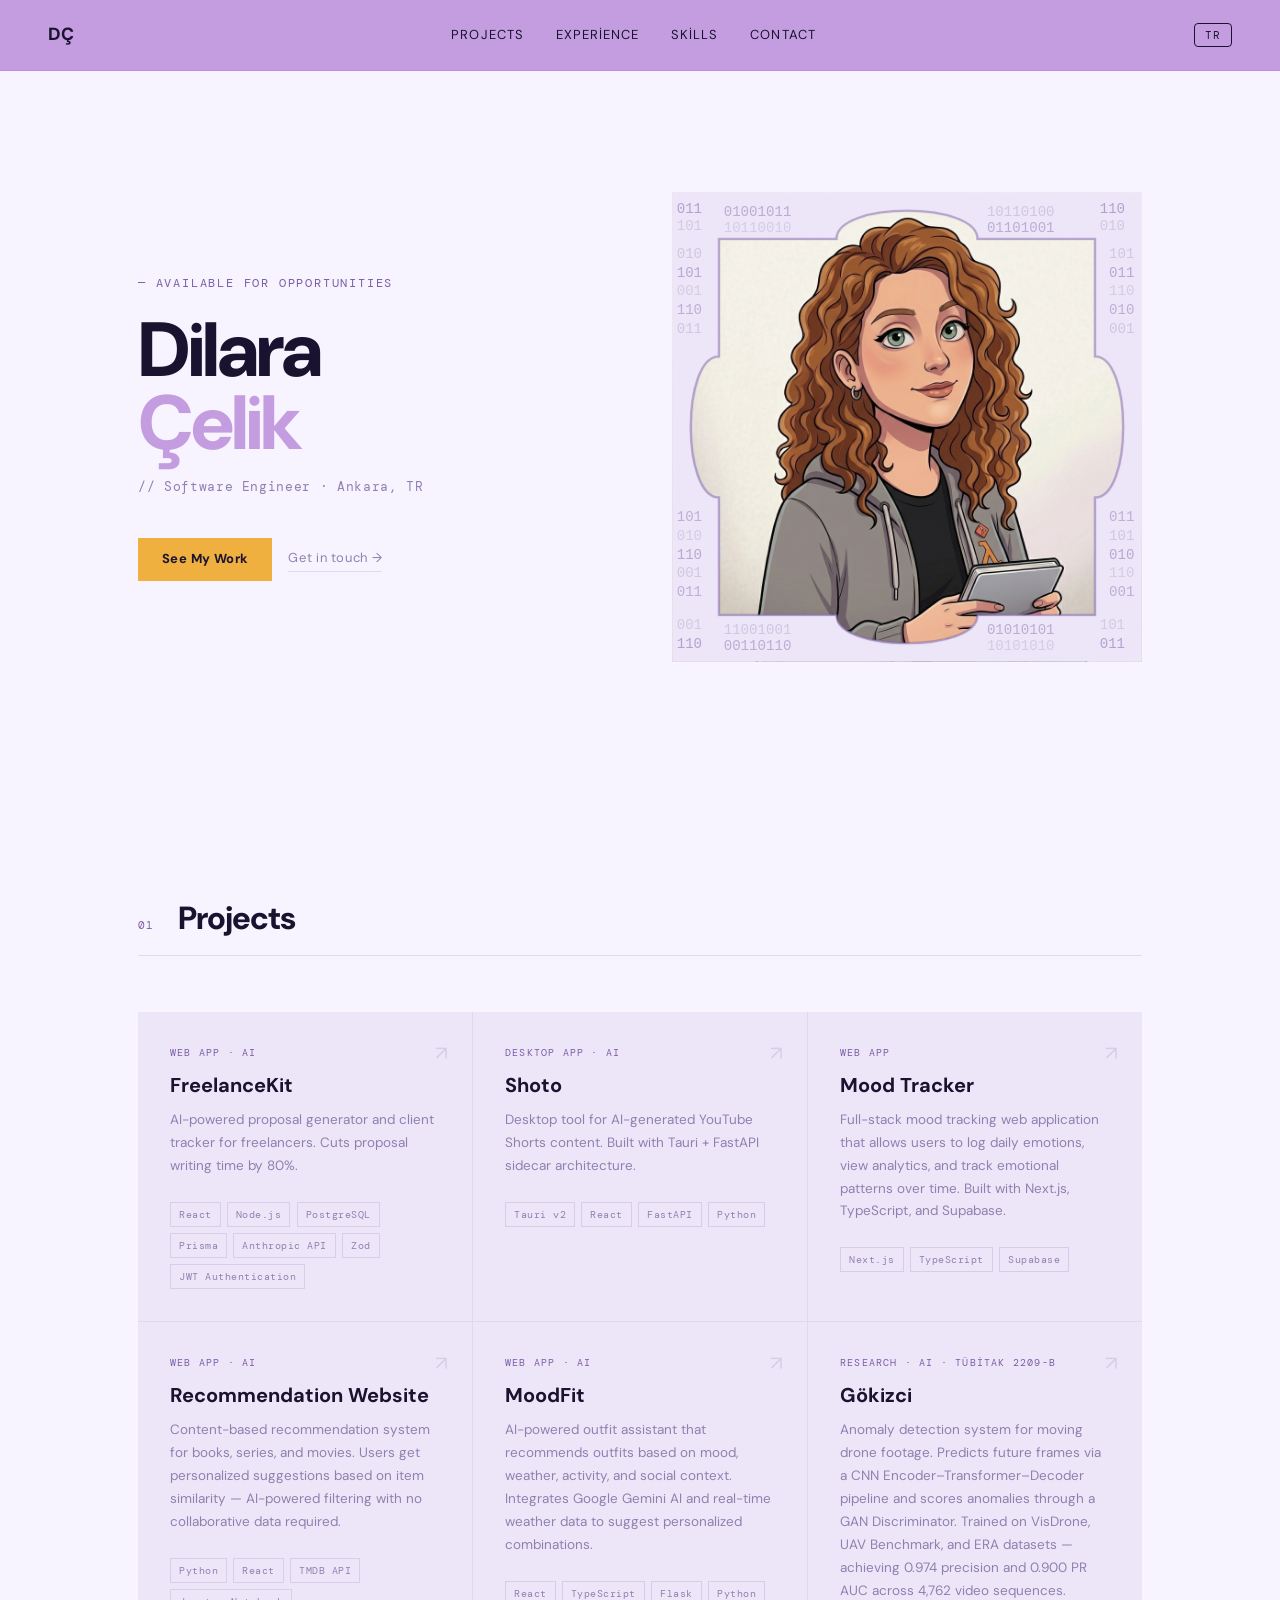
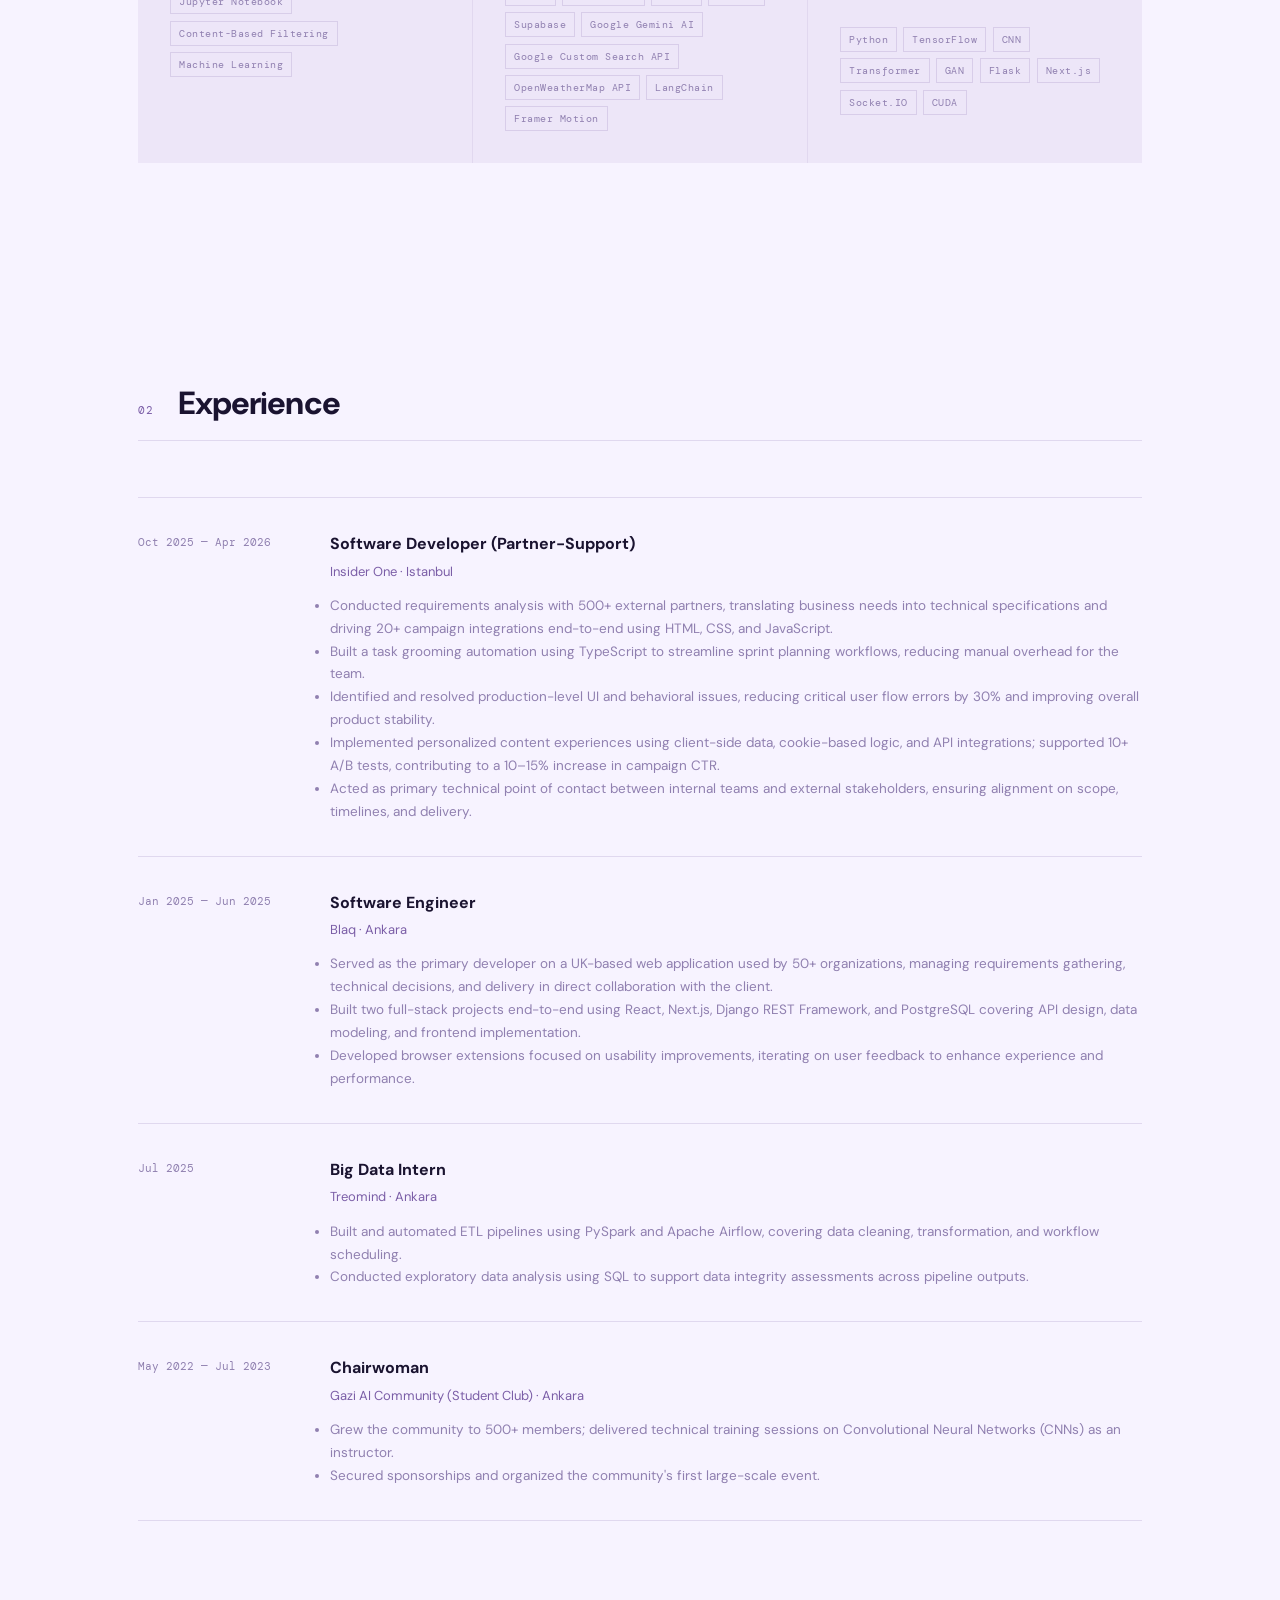
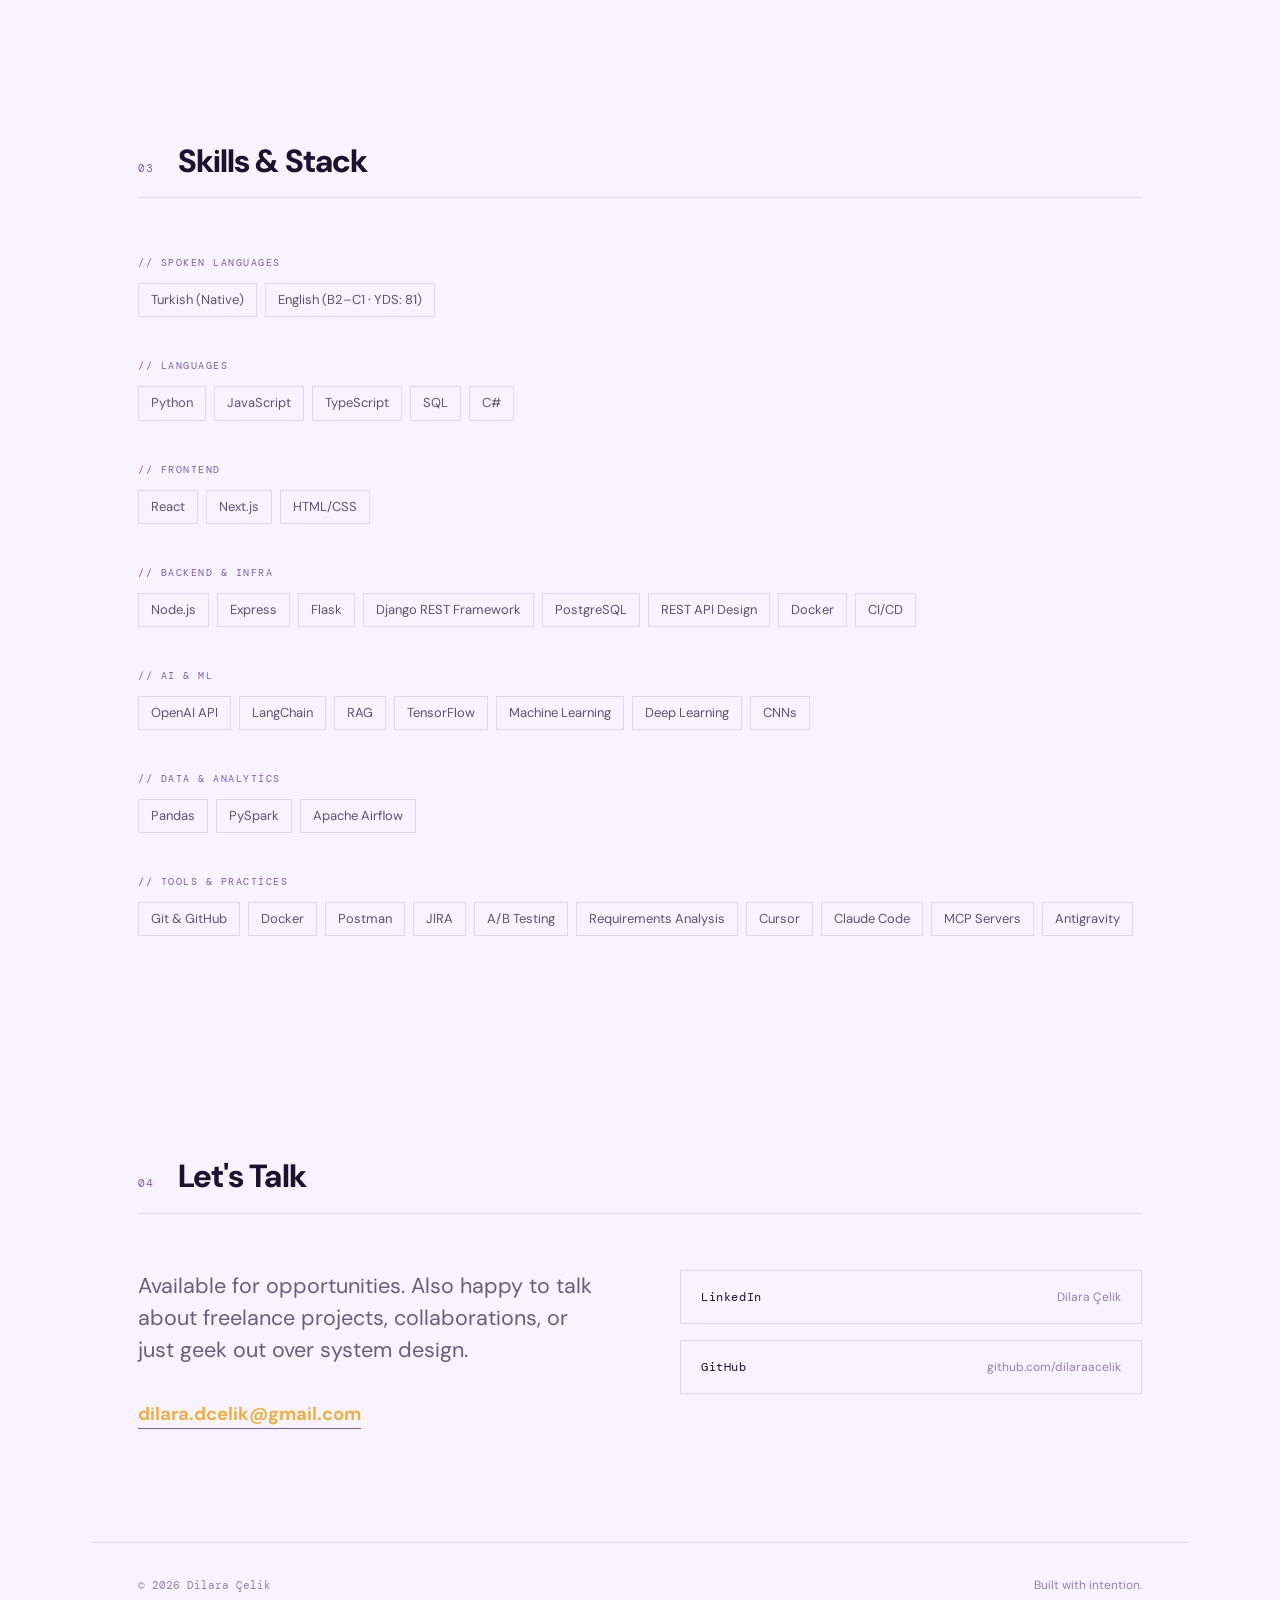
==== index.html @ 64525c7a "change the file name" ====
<!DOCTYPE html>
<html lang="tr">
<head>
<meta charset="UTF-8" />
<meta name="viewport" content="width=device-width, initial-scale=1.0" />
<title>Dilara Çelik — DÇ</title>
<link href="https://fonts.googleapis.com/css2?family=DM+Mono:ital,wght@0,400;0,500;1,400&family=DM+Sans:ital,opsz,wght@0,9..40,300;0,9..40,400;0,9..40,500;0,9..40,600;0,9..40,700;0,9..40,800;1,9..40,300;1,9..40,400&display=swap" rel="stylesheet" />
<link rel="stylesheet" href="styles.css" />
</head>
<body>

<nav>
  <a href="#hero" class="nav-logo">DÇ</a>
  <ul class="nav-links">
    <li><a href="#projects" data-i18n="nav-projects">Projects</a></li>
    <li><a href="#experience" data-i18n="nav-experience">Experience</a></li>
    <li><a href="#skills" data-i18n="nav-skills">Skills</a></li>
    <li><a href="#contact" data-i18n="nav-contact">Contact</a></li>
  </ul>
  <button id="lang-btn" onclick="toggleLang()">TR</button>
</nav>

<section id="hero" style="max-width:1100px; margin:0 auto;">
  <div>
    <div class="hero-eyebrow" data-i18n="hero-eyebrow">— AVAILABLE FOR OPPORTUNITIES</div>
    <h1 class="hero-name">Dilara<br /><span>Çelik</span></h1>
    <p class="hero-title">// Software Engineer · Ankara, TR</p>
    <!-- <p class="hero-bio">Backend leaning fullstack developer. I build tools that solve real problems, from AI powered SaaS products to client facing interfaces. Currently working on FreelanceKit.</p> -->
    <div class="hero-cta">
      <a href="#projects" class="btn-primary" data-i18n="btn-primary">See My Work</a>
      <a href="#contact" class="btn-ghost" data-i18n="btn-ghost">Get in touch →</a>
    </div>
  </div>
  <div class="hero-right">
    <!-- <div class="availability">
      <span class="dot"></span>
      Open to backend / fullstack roles — starting now
    </div> -->
    <div class="hero-image-wrap">
      <img src="photo.png" alt="Dilara Çelik" class="hero-image" />
      <svg class="puzzle-frame" viewBox="0 0 100 100" preserveAspectRatio="none" xmlns="http://www.w3.org/2000/svg">
        <defs>
          <mask id="puzzle-mask">
            <rect width="100" height="100" fill="white"/>
            <path d="M10,10 L35,10 C35,2 65,2 65,10 L90,10 L90,35 C98,35 98,65 90,65 L90,90 L65,90 C65,98 35,98 35,90 L10,90 L10,65 C2,65 2,35 10,35 Z" fill="black"/>
          </mask>
        </defs>
        <g mask="url(#puzzle-mask)" font-family="monospace" font-size="3">
          <rect width="100" height="100" fill="#EDE6F8"/>
          <!-- top-left corner -->
          <text x="1" y="4.5"  fill="#7B5EA7" opacity="0.5">011</text>
          <text x="1" y="8"    fill="#9080B0" opacity="0.28">101</text>
          <!-- top strip: left of tab -->
          <text x="11" y="5"   fill="#7B5EA7" opacity="0.42">01001011</text>
          <text x="11" y="8.5" fill="#9080B0" opacity="0.25">10110010</text>
          <!-- top strip: right of tab -->
          <text x="67" y="5"   fill="#9080B0" opacity="0.3">10110100</text>
          <text x="67" y="8.5" fill="#7B5EA7" opacity="0.42">01101001</text>
          <!-- top-right corner -->
          <text x="91" y="4.5" fill="#7B5EA7" opacity="0.5">110</text>
          <text x="91" y="8"   fill="#9080B0" opacity="0.28">010</text>
          <!-- left strip: above tab -->
          <text x="1" y="14"   fill="#9080B0" opacity="0.3">010</text>
          <text x="1" y="18"   fill="#7B5EA7" opacity="0.45">101</text>
          <text x="1" y="22"   fill="#9080B0" opacity="0.25">001</text>
          <text x="1" y="26"   fill="#7B5EA7" opacity="0.4">110</text>
          <text x="1" y="30"   fill="#9080B0" opacity="0.3">011</text>
          <!-- left strip: below tab -->
          <text x="1" y="70"   fill="#7B5EA7" opacity="0.4">101</text>
          <text x="1" y="74"   fill="#9080B0" opacity="0.25">010</text>
          <text x="1" y="78"   fill="#7B5EA7" opacity="0.45">110</text>
          <text x="1" y="82"   fill="#9080B0" opacity="0.3">001</text>
          <text x="1" y="86"   fill="#7B5EA7" opacity="0.4">011</text>
          <!-- right strip: above tab -->
          <text x="93" y="14"  fill="#9080B0" opacity="0.3">101</text>
          <text x="93" y="18"  fill="#7B5EA7" opacity="0.45">011</text>
          <text x="93" y="22"  fill="#9080B0" opacity="0.25">110</text>
          <text x="93" y="26"  fill="#7B5EA7" opacity="0.4">010</text>
          <text x="93" y="30"  fill="#9080B0" opacity="0.3">001</text>
          <!-- right strip: below tab -->
          <text x="93" y="70"  fill="#7B5EA7" opacity="0.4">011</text>
          <text x="93" y="74"  fill="#9080B0" opacity="0.3">101</text>
          <text x="93" y="78"  fill="#7B5EA7" opacity="0.45">010</text>
          <text x="93" y="82"  fill="#9080B0" opacity="0.25">110</text>
          <text x="93" y="86"  fill="#7B5EA7" opacity="0.4">001</text>
          <!-- bottom-left corner -->
          <text x="1" y="93"   fill="#9080B0" opacity="0.28">001</text>
          <text x="1" y="97"   fill="#7B5EA7" opacity="0.5">110</text>
          <!-- bottom strip: left of tab -->
          <text x="11" y="94"   fill="#9080B0" opacity="0.3">11001001</text>
          <text x="11" y="97.5" fill="#7B5EA7" opacity="0.42">00110110</text>
          <!-- bottom strip: right of tab -->
          <text x="67" y="94"   fill="#7B5EA7" opacity="0.42">01010101</text>
          <text x="67" y="97.5" fill="#9080B0" opacity="0.25">10101010</text>
          <!-- bottom-right corner -->
          <text x="91" y="93"  fill="#9080B0" opacity="0.28">101</text>
          <text x="91" y="97"  fill="#7B5EA7" opacity="0.5">011</text>
        </g>
        <path d="M10,10 L35,10 C35,2 65,2 65,10 L90,10 L90,35 C98,35 98,65 90,65 L90,90 L65,90 C65,98 35,98 35,90 L10,90 L10,65 C2,65 2,35 10,35 Z" fill="none" stroke="#7B5EA7" stroke-width="0.5" opacity="0.5"/>
      </svg>
    </div>
  </div>
</section>

<section id="projects">
  <div class="section-header">
    <span class="section-num">01</span>
    <h2 class="section-title" data-i18n="title-projects">Projects</h2>
  </div>
  <div class="projects-grid">
    <div class="project-card">
      <span class="project-arrow">↗</span>
      <div class="project-tag">Web App · AI</div>
      <div class="project-name">FreelanceKit</div>
      <div class="project-desc" data-i18n="desc-freelancekit">AI-powered proposal generator and client tracker for freelancers. Cuts proposal writing time by 80%.</div>
      <div class="project-stack">
        <span class="chip">React</span><span class="chip">Node.js</span><span class="chip">PostgreSQL</span><span class="chip">Prisma</span><span class="chip">Anthropic API</span><span class="chip">Zod</span><span class="chip">JWT Authentication</span>
      </div>
    </div>
    <div class="project-card">
      <span class="project-arrow">↗</span>
      <div class="project-tag">Desktop App · AI</div>
      <div class="project-name">Shoto</div>
      <div class="project-desc" data-i18n="desc-shoto">Desktop tool for AI-generated YouTube Shorts content. Built with Tauri + FastAPI sidecar architecture.</div>
      <div class="project-stack">
        <span class="chip">Tauri v2</span><span class="chip">React</span><span class="chip">FastAPI</span><span class="chip">Python</span>
      </div>
    </div>
    <a class="project-card" href="https://github.com/dilaraacelik/mood-tracker" target="_blank" rel="noopener noreferrer" style="text-decoration:none;color:inherit;">
      <span class="project-arrow">↗</span>
      <div class="project-tag">Web App</div>
      <div class="project-name">Mood Tracker</div>
      <div class="project-desc" data-i18n="desc-moodtracker">Full-stack mood tracking web application that allows users to log daily emotions, view analytics, and track emotional patterns over time. Built with Next.js, TypeScript, and Supabase.</div>
      <div class="project-stack">
        <span class="chip">Next.js</span><span class="chip">TypeScript</span><span class="chip">Supabase</span>
      </div>
    </a>
    <a class="project-card" href="https://github.com/dilaraacelik/recommendation-website" target="_blank" rel="noopener noreferrer" style="text-decoration:none;color:inherit;">
      <span class="project-arrow">↗</span>
      <div class="project-tag">Web App · AI</div>
      <div class="project-name">Recommendation Website</div>
      <div class="project-desc" data-i18n="desc-recommendation">Content-based recommendation system for books, series, and movies. Users get personalized suggestions based on item similarity — AI-powered filtering with no collaborative data required.</div>
      <div class="project-stack">
        <span class="chip">Python</span><span class="chip">React</span><span class="chip">TMDB API</span><span class="chip">Jupyter Notebook</span><span class="chip">Content-Based Filtering</span><span class="chip">Machine Learning</span>
      </div>
    </a>
    <a class="project-card" href="https://github.com/ryntml/MoodFit" target="_blank" rel="noopener noreferrer" style="text-decoration:none;color:inherit;">
      <span class="project-arrow">↗</span>
      <div class="project-tag">Web App · AI</div>
      <div class="project-name">MoodFit</div>
      <div class="project-desc" data-i18n="desc-moodfit">AI-powered outfit assistant that recommends outfits based on mood, weather, activity, and social context. Integrates Google Gemini AI and real-time weather data to suggest personalized combinations.</div>
      <div class="project-stack">
        <span class="chip">React</span><span class="chip">TypeScript</span><span class="chip">Flask</span><span class="chip">Python</span><span class="chip">Supabase</span><span class="chip">Google Gemini AI</span><span class="chip">Google Custom Search API</span><span class="chip">OpenWeatherMap API</span><span class="chip">LangChain</span><span class="chip">Framer Motion</span>
      </div>
    </a>
    <div class="project-card">
      <span class="project-arrow">↗</span>
      <div class="project-tag">Research · AI · TÜBİTAK 2209-B</div>
      <div class="project-name">Gökizci</div>
      <div class="project-desc" data-i18n="desc-gokizci">Anomaly detection system for moving drone footage. Predicts future frames via a CNN Encoder–Transformer–Decoder pipeline and scores anomalies through a GAN Discriminator. Trained on VisDrone, UAV Benchmark, and ERA datasets — achieving 0.974 precision and 0.900 PR AUC across 4,762 video sequences.</div>
      <div class="project-stack">
        <span class="chip">Python</span><span class="chip">TensorFlow</span><span class="chip">CNN</span><span class="chip">Transformer</span><span class="chip">GAN</span><span class="chip">Flask</span><span class="chip">Next.js</span><span class="chip">Socket.IO</span><span class="chip">CUDA</span>
      </div>
    </div>
  </div>
</section>

<section id="experience">
  <div class="section-header">
    <span class="section-num">02</span>
    <h2 class="section-title" data-i18n="title-experience">Experience</h2>
  </div>
  <div class="exp-list">
    <div class="exp-item">
      <div class="exp-period">Oct 2025 — Apr 2026</div>
      <div>
        <div class="exp-role">Software Developer (Partner-Support)</div>
        <div class="exp-company">Insider One · Istanbul</div>
        <ul class="exp-desc" data-i18n-html="exp-insider">
          <li>Conducted requirements analysis with 500+ external partners, translating business needs into technical specifications and driving 20+ campaign integrations end-to-end using HTML, CSS, and JavaScript.</li>
          <li>Built a task grooming automation using TypeScript to streamline sprint planning workflows, reducing manual overhead for the team.</li>
          <li>Identified and resolved production-level UI and behavioral issues, reducing critical user flow errors by 30% and improving overall product stability.</li>
          <li>Implemented personalized content experiences using client-side data, cookie-based logic, and API integrations; supported 10+ A/B tests, contributing to a 10–15% increase in campaign CTR.</li>
          <li>Acted as primary technical point of contact between internal teams and external stakeholders, ensuring alignment on scope, timelines, and delivery.</li>
        </ul>
      </div>
    </div>
    <div class="exp-item">
      <div class="exp-period">Jan 2025 — Jun 2025</div>
      <div>
        <div class="exp-role">Software Engineer</div>
        <div class="exp-company">Blaq · Ankara</div>
        <ul class="exp-desc" data-i18n-html="exp-blaq">
          <li>Served as the primary developer on a UK-based web application used by 50+ organizations, managing requirements gathering, technical decisions, and delivery in direct collaboration with the client.</li>
          <li>Built two full-stack projects end-to-end using React, Next.js, Django REST Framework, and PostgreSQL covering API design, data modeling, and frontend implementation.</li>
          <li>Developed browser extensions focused on usability improvements, iterating on user feedback to enhance experience and performance.</li>
        </ul>
      </div>
    </div>
    <div class="exp-item">
      <div class="exp-period">Jul 2025</div>
      <div>
        <div class="exp-role">Big Data Intern</div>
        <div class="exp-company">Treomind · Ankara</div>
        <ul class="exp-desc" data-i18n-html="exp-treomind">
          <li>Built and automated ETL pipelines using PySpark and Apache Airflow, covering data cleaning, transformation, and workflow scheduling.</li>
          <li>Conducted exploratory data analysis using SQL to support data integrity assessments across pipeline outputs.</li>
        </ul>
      </div>
    </div>
    <div class="exp-item">
      <div class="exp-period">May 2022 — Jul 2023</div>
      <div>
        <div class="exp-role">Chairwoman</div>
        <div class="exp-company">Gazi AI Community (Student Club) · Ankara</div>
        <ul class="exp-desc" data-i18n-html="exp-gazi">
          <li>Grew the community to 500+ members; delivered technical training sessions on Convolutional Neural Networks (CNNs) as an instructor.</li>
          <li>Secured sponsorships and organized the community's first large-scale event.</li>
        </ul>
      </div>
    </div>
  </div>
</section>

<section id="skills">
  <div class="section-header">
    <span class="section-num">03</span>
    <h2 class="section-title" data-i18n="title-skills">Skills & Stack</h2>
  </div>
  <div class="skills-layout">
    <div class="skills-groups">
      <div>
        <div class="skill-group-label" data-i18n="grp-spoken">// Spoken Languages</div>
        <div class="skills-tags">
          <span class="skill-tag">Turkish (Native)</span><span class="skill-tag">English (B2–C1 · YDS: 81)</span>
        </div>
      </div>
      <div>
        <div class="skill-group-label" data-i18n="grp-lang">// Languages</div>
        <div class="skills-tags">
          <span class="skill-tag">Python</span><span class="skill-tag">JavaScript</span><span class="skill-tag">TypeScript</span><span class="skill-tag">SQL</span><span class="skill-tag">C#</span>
        </div>
      </div>
      <div>
        <div class="skill-group-label" data-i18n="grp-frontend">// Frontend</div>
        <div class="skills-tags">
          <span class="skill-tag">React</span><span class="skill-tag">Next.js</span><span class="skill-tag">HTML/CSS</span>
        </div>
      </div>
      <div>
        <div class="skill-group-label" data-i18n="grp-backend">// Backend & Infra</div>
        <div class="skills-tags">
          <span class="skill-tag">Node.js</span><span class="skill-tag">Express</span><span class="skill-tag">Flask</span><span class="skill-tag">Django REST Framework</span>
          <span class="skill-tag">PostgreSQL</span><span class="skill-tag">REST API Design</span><span class="skill-tag">Docker</span><span class="skill-tag">CI/CD</span>
        </div>
      </div>
      <div>
        <div class="skill-group-label" data-i18n="grp-ai">// AI & ML</div>
        <div class="skills-tags">
          <span class="skill-tag">OpenAI API</span><span class="skill-tag">LangChain</span><span class="skill-tag">RAG</span><span class="skill-tag">TensorFlow</span><span class="skill-tag">Machine Learning</span><span class="skill-tag">Deep Learning</span><span class="skill-tag">CNNs</span>
        </div>
      </div>
      <div>
        <div class="skill-group-label" data-i18n="grp-data">// Data & Analytics</div>
        <div class="skills-tags">
          <span class="skill-tag">Pandas</span><span class="skill-tag">PySpark</span><span class="skill-tag">Apache Airflow</span>
        </div>
      </div>
      <div>
        <div class="skill-group-label" data-i18n="grp-tools">// Tools & Practices</div>
        <div class="skills-tags">
          <span class="skill-tag">Git & GitHub</span><span class="skill-tag">Docker</span><span class="skill-tag">Postman</span><span class="skill-tag">JIRA</span><span class="skill-tag">A/B Testing</span><span class="skill-tag">Requirements Analysis</span><span class="skill-tag">Cursor</span><span class="skill-tag">Claude Code</span><span class="skill-tag">MCP Servers</span><span class="skill-tag">Antigravity</span>
        </div>
      </div>
    </div>
  </div>
</section>

<section id="contact">
  <div class="section-header">
    <span class="section-num">04</span>
    <h2 class="section-title" data-i18n="title-contact">Let's Talk</h2>
  </div>
  <div class="contact-layout">
    <div>
      <p class="contact-intro" data-i18n="contact-intro">Available for opportunities. Also happy to talk about freelance projects, collaborations, or just geek out over system design.</p>
      <a href="mailto:dilara.dcelik@gmail.com" class="contact-email">dilara.dcelik@gmail.com</a>
    </div>
    <div class="social-links">
      <!-- <a href="https://tiktok.com/@withlaara" class="social-link">
        <span class="social-name">TikTok</span><span class="social-handle">@withlaara</span>
      </a>
      <a href="https://instagram.com/withlaara" class="social-link">
        <span class="social-name">Instagram</span><span class="social-handle">@withlaara</span>
      </a> -->
      <a href="https://www.linkedin.com/in/dilaracelikk/" class="social-link">
        <span class="social-name">LinkedIn</span><span class="social-handle">Dilara Çelik</span>
      </a>
      <a href="https://github.com/dilaraacelik" class="social-link">
        <span class="social-name">GitHub</span><span class="social-handle">github.com/dilaraacelik</span>
      </a>
    </div>
  </div>
</section>

<footer>
  <span class="footer-copy">© 2026 Dilara Çelik</span>
  <span class="footer-made">Built with intention.</span>
</footer>


<script src="script.js"></script>
</body>
</html>
---- styles.css ----
*, *::before, *::after { box-sizing: border-box; margin: 0; padding: 0; }

/* Scroll fade-in */
.project-card, .exp-item, .blog-card, .skill-group-label, .skills-intro,
.section-header, .availability, .contact-intro, .contact-email, .social-link {
  opacity: 0;
  transform: translateY(18px);
  transition: opacity 0.55s ease, transform 0.55s ease;
}
.project-card:nth-child(2) { transition-delay: 0.08s; }
.project-card:nth-child(3) { transition-delay: 0.16s; }
.blog-card:nth-child(2) { transition-delay: 0.08s; }
.blog-card:nth-child(3) { transition-delay: 0.16s; }
.blog-card:nth-child(4) { transition-delay: 0.24s; }
.social-link:nth-child(2) { transition-delay: 0.06s; }
.social-link:nth-child(3) { transition-delay: 0.12s; }
.social-link:nth-child(4) { transition-delay: 0.18s; }
.visible {
  opacity: 1 !important;
  transform: translateY(0) !important;
}

/* Hero name reveal */
.hero-name {
  opacity: 0;
  animation: heroReveal 0.9s cubic-bezier(0.16, 1, 0.3, 1) 0.2s forwards;
}
@keyframes heroReveal {
  from { opacity: 0; transform: translateY(24px); }
  to   { opacity: 1; transform: translateY(0); }
}
.hero-eyebrow {
  opacity: 0;
  animation: heroReveal 0.7s ease 0.05s forwards;
}
.hero-title {
  opacity: 0;
  animation: heroReveal 0.7s ease 0.4s forwards;
}
.hero-bio {
  opacity: 0;
  animation: heroReveal 0.7s ease 0.55s forwards;
}
.hero-cta {
  opacity: 0;
  animation: heroReveal 0.7s ease 0.7s forwards;
}
:root {
  --bg: #F7F3FF;
  --fg: #1A1330;
  --muted: #9080B0;
  --accent: #F0B040;
  --accent2: #7B5EA7;
  --accent-soft: #C49DE0;
  --border: rgba(123,94,167,0.18);
  --card-bg: #EDE6F8;
}
html { scroll-behavior: smooth; }
body {
  background: var(--bg);
  color: var(--fg);
  font-family: 'DM Sans', sans-serif;
  font-size: 15px;
  line-height: 1.7;
  min-height: 100vh;
}

nav {
  position: fixed; top: 0; left: 0; right: 0; z-index: 100;
  display: flex; justify-content: space-between; align-items: center;
  padding: 1.25rem 3rem;
  background: var(--accent-soft);
  backdrop-filter: blur(12px);
  border-bottom: 1px solid var(--border);
}
.nav-logo {
  font-family: 'DM Sans', sans-serif;
  font-weight: 800; font-size: 1.1rem;
  letter-spacing: -0.02em;
  color: var(--fg);
  text-decoration: none;
}
.nav-links { display: flex; gap: 2rem; list-style: none; }
.nav-links a {
  color: var(--fg); text-decoration: none; font-size: 13px;
  letter-spacing: 0.08em; text-transform: uppercase;
  transition: color 0.2s;
}
.nav-links a:hover { color: var(--accent); }
.nav-links a.active { color: var(--accent); }
#lang-btn {
  background: none; border: 1px solid var(--fg); color: var(--fg);
  font-family: 'DM Mono', monospace; font-size: 11px; letter-spacing: 0.1em;
  padding: 4px 10px; border-radius: 4px; cursor: pointer;
  transition: color 0.2s, border-color 0.2s;
}
#lang-btn:hover { color: var(--accent); border-color: var(--accent); }

section { padding: 7rem 3rem; max-width: 1100px; margin: 0 auto; }

/* HERO */
#hero {
  padding-top: 12rem;
  padding-bottom: 8rem;
  display: grid;
  grid-template-columns: 1fr 1fr;
  gap: 4rem;
  align-items: center;
}
.hero-eyebrow {
  font-family: 'DM Mono', monospace;
  font-size: 12px; color: var(--accent2);
  letter-spacing: 0.15em; text-transform: uppercase;
  margin-bottom: 1.25rem;
}
.hero-name {
  font-family: 'DM Sans', sans-serif;
  font-size: clamp(3rem, 6vw, 5.5rem);
  font-weight: 800;
  line-height: 0.95;
  letter-spacing: -0.04em;
  color: var(--fg);
  margin-bottom: 1rem;
}
.hero-name span { color: var(--accent-soft); }
.hero-title {
  font-family: 'DM Mono', monospace;
  font-size: 13px; color: var(--muted);
  letter-spacing: 0.05em;
  margin-bottom: 2.5rem;
}
.hero-bio {
  color: rgba(26,19,48,0.6);
  font-size: 15px; line-height: 1.8;
  max-width: 38ch;
  margin-bottom: 2.5rem;
}
.hero-cta { display: inline-flex; gap: 1rem; align-items: center; }
.btn-primary {
  background: var(--accent); color: var(--fg);
  padding: 0.65rem 1.5rem;
  font-family: 'DM Sans', sans-serif; font-weight: 700; font-size: 13px;
  text-decoration: none; letter-spacing: 0.03em;
  transition: background 0.2s;
}
.btn-primary:hover { background: var(--accent2); color: var(--bg); }
.btn-ghost {
  color: var(--muted); font-size: 13px; text-decoration: none;
  border-bottom: 1px solid var(--border);
  padding-bottom: 2px; letter-spacing: 0.05em;
  transition: color 0.2s;
}
.btn-ghost:hover { color: var(--accent); }
.hero-right { display: flex; flex-direction: column; gap: 1.25rem; }
.hero-image-wrap {
  position: relative;
  background: var(--card-bg);
  overflow: hidden;
  flex: 1;
  min-height: 280px;
}
.hero-image {
  width: 100%;
  height: 100%;
  object-fit: cover;
  display: block;
}
.puzzle-frame {
  position: absolute;
  top: 0; left: 0;
  width: 100%; height: 100%;
  pointer-events: none;
}
.availability {
  display: flex; align-items: center; gap: 0.75rem;
  padding: 0.75rem 1rem;
  border: 1px solid rgba(100,200,130,0.2);
  background: rgba(100,200,130,0.04);
  font-size: 12px; color: rgba(100,200,130,0.8);
  letter-spacing: 0.05em;
}
.dot { width: 6px; height: 6px; border-radius: 50%; background: #64c882;
  animation: pulse 2s infinite; flex-shrink: 0; }
@keyframes pulse { 0%,100% { opacity: 1; } 50% { opacity: 0.3; } }

/* SECTION HEADERS */
.section-header {
  display: flex; align-items: baseline; gap: 1.5rem;
  margin-bottom: 3.5rem;
  border-bottom: 1px solid var(--border); padding-bottom: 1.25rem;
}
.section-num {
  font-family: 'DM Mono', monospace; font-size: 11px;
  color: var(--accent2); letter-spacing: 0.1em;
}
.section-title {
  font-family: 'DM Sans', sans-serif; font-size: 2rem; font-weight: 800;
  letter-spacing: -0.03em; line-height: 1;
}

/* PROJECTS */
.projects-grid {
  display: grid;
  grid-template-columns: repeat(auto-fit, minmax(280px, 1fr));
  gap: 1px;
  background: var(--border);
}
.project-card {
  background: var(--card-bg); padding: 2rem;
  position: relative; overflow: hidden; transition: background 0.2s;
}
.project-card:hover { background: #E5DCF5; }
.project-tag {
  font-family: 'DM Mono', monospace; font-size: 10px;
  color: var(--accent2); letter-spacing: 0.12em; text-transform: uppercase;
  margin-bottom: 0.75rem;
}
.project-name {
  font-family: 'DM Sans', sans-serif; font-size: 1.25rem; font-weight: 700;
  margin-bottom: 0.75rem; line-height: 1.2;
}
.project-desc { color: var(--muted); font-size: 13.5px; line-height: 1.7; margin-bottom: 1.5rem; }
.project-stack { display: flex; flex-wrap: wrap; gap: 0.4rem; }
.chip {
  font-family: 'DM Mono', monospace; font-size: 10px;
  padding: 3px 8px; border: 1px solid var(--border);
  color: var(--muted); letter-spacing: 0.05em;
}
.project-arrow {
  position: absolute; top: 1.5rem; right: 1.5rem;
  color: var(--border); font-size: 1.25rem; transition: color 0.2s, transform 0.2s;
}
.project-card:hover .project-arrow { color: var(--accent); transform: translate(2px,-2px); }

/* SKILLS */
.skills-layout { display: grid; gap: 4rem; align-items: start; }
.skills-intro { color: var(--muted); font-size: 14px; line-height: 1.8; }
.skills-groups { display: flex; flex-direction: column; gap: 2.5rem; }
.skill-group-label {
  font-family: 'DM Mono', monospace; font-size: 10px;
  color: var(--accent2); letter-spacing: 0.15em; text-transform: uppercase;
  margin-bottom: 0.75rem;
}
.skills-tags { display: flex; flex-wrap: wrap; gap: 0.5rem; }
.skill-tag {
  padding: 5px 12px; border: 1px solid var(--border);
  font-size: 13px; color: rgba(26,19,48,0.7);
  transition: border-color 0.2s, color 0.2s; cursor: default;
}
.skill-tag:hover { border-color: var(--accent); color: var(--accent); }

/* EXPERIENCE */
.exp-list { display: flex; flex-direction: column; }
.exp-item {
  display: grid; grid-template-columns: 160px 1fr;
  gap: 2rem; padding: 2rem 0; border-bottom: 1px solid var(--border);
}
.exp-item:first-child { border-top: 1px solid var(--border); }
.exp-period { font-family: 'DM Mono', monospace; font-size: 11px; color: var(--muted); padding-top: 3px; }
.exp-role { font-family: 'DM Sans', sans-serif; font-weight: 700; font-size: 1rem; margin-bottom: 0.2rem; }
.exp-company { font-size: 13px; color: var(--accent2); margin-bottom: 0.75rem; }
.exp-desc { color: var(--muted); font-size: 13.5px; line-height: 1.7; }

/* CONTACT */
.contact-layout { display: grid; grid-template-columns: 1fr 1fr; gap: 5rem; align-items: start; }
.contact-intro { font-size: 1.35rem; font-family: 'DM Sans', sans-serif; font-weight: 400; line-height: 1.5; color: rgba(26,19,48,0.65); margin-bottom: 2rem; }
.contact-email {
  font-family: 'DM Sans', sans-serif; font-size: 1.15rem; font-weight: 700;
  color: var(--accent); text-decoration: none; border-bottom: 1px solid var(--accent2);
  padding-bottom: 2px; transition: color 0.2s;
}
.contact-email:hover { color: var(--accent); }
.social-links { display: flex; flex-direction: column; gap: 1rem; }
.social-link {
  display: flex; justify-content: space-between; align-items: center;
  padding: 1rem 1.25rem; border: 1px solid var(--border);
  text-decoration: none; color: var(--fg); transition: border-color 0.2s, background 0.2s;
}
.social-link:hover { border-color: var(--accent); background: var(--card-bg); }
.social-name { font-family: 'DM Mono', monospace; font-size: 12px; letter-spacing: 0.05em; }
.social-handle { font-size: 12px; color: var(--muted); }

footer {
  border-top: 1px solid var(--border);
  padding: 2rem 3rem;
  max-width: 1100px; margin: 0 auto;
  display: flex; justify-content: space-between; align-items: center;
}
.footer-copy { font-family: 'DM Mono', monospace; font-size: 11px; color: var(--muted); }
.footer-made { font-size: 12px; color: var(--muted); }
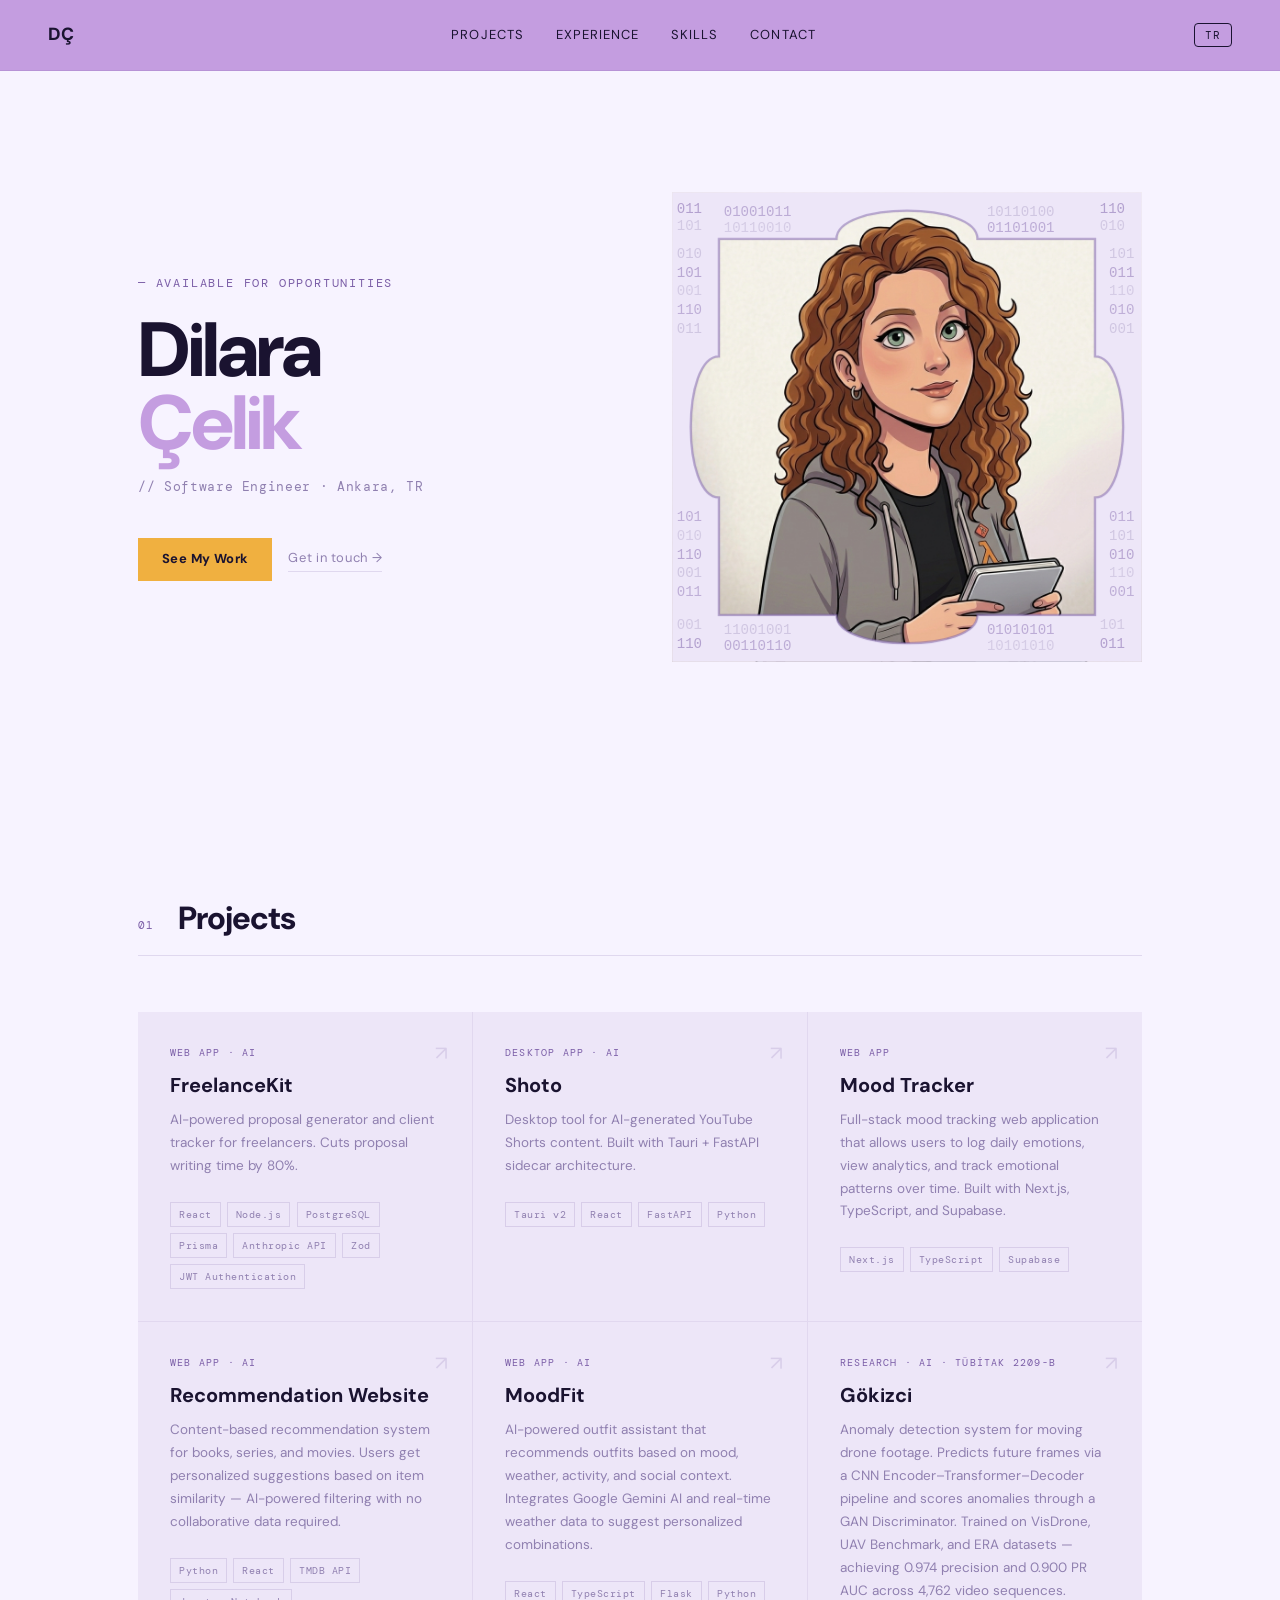
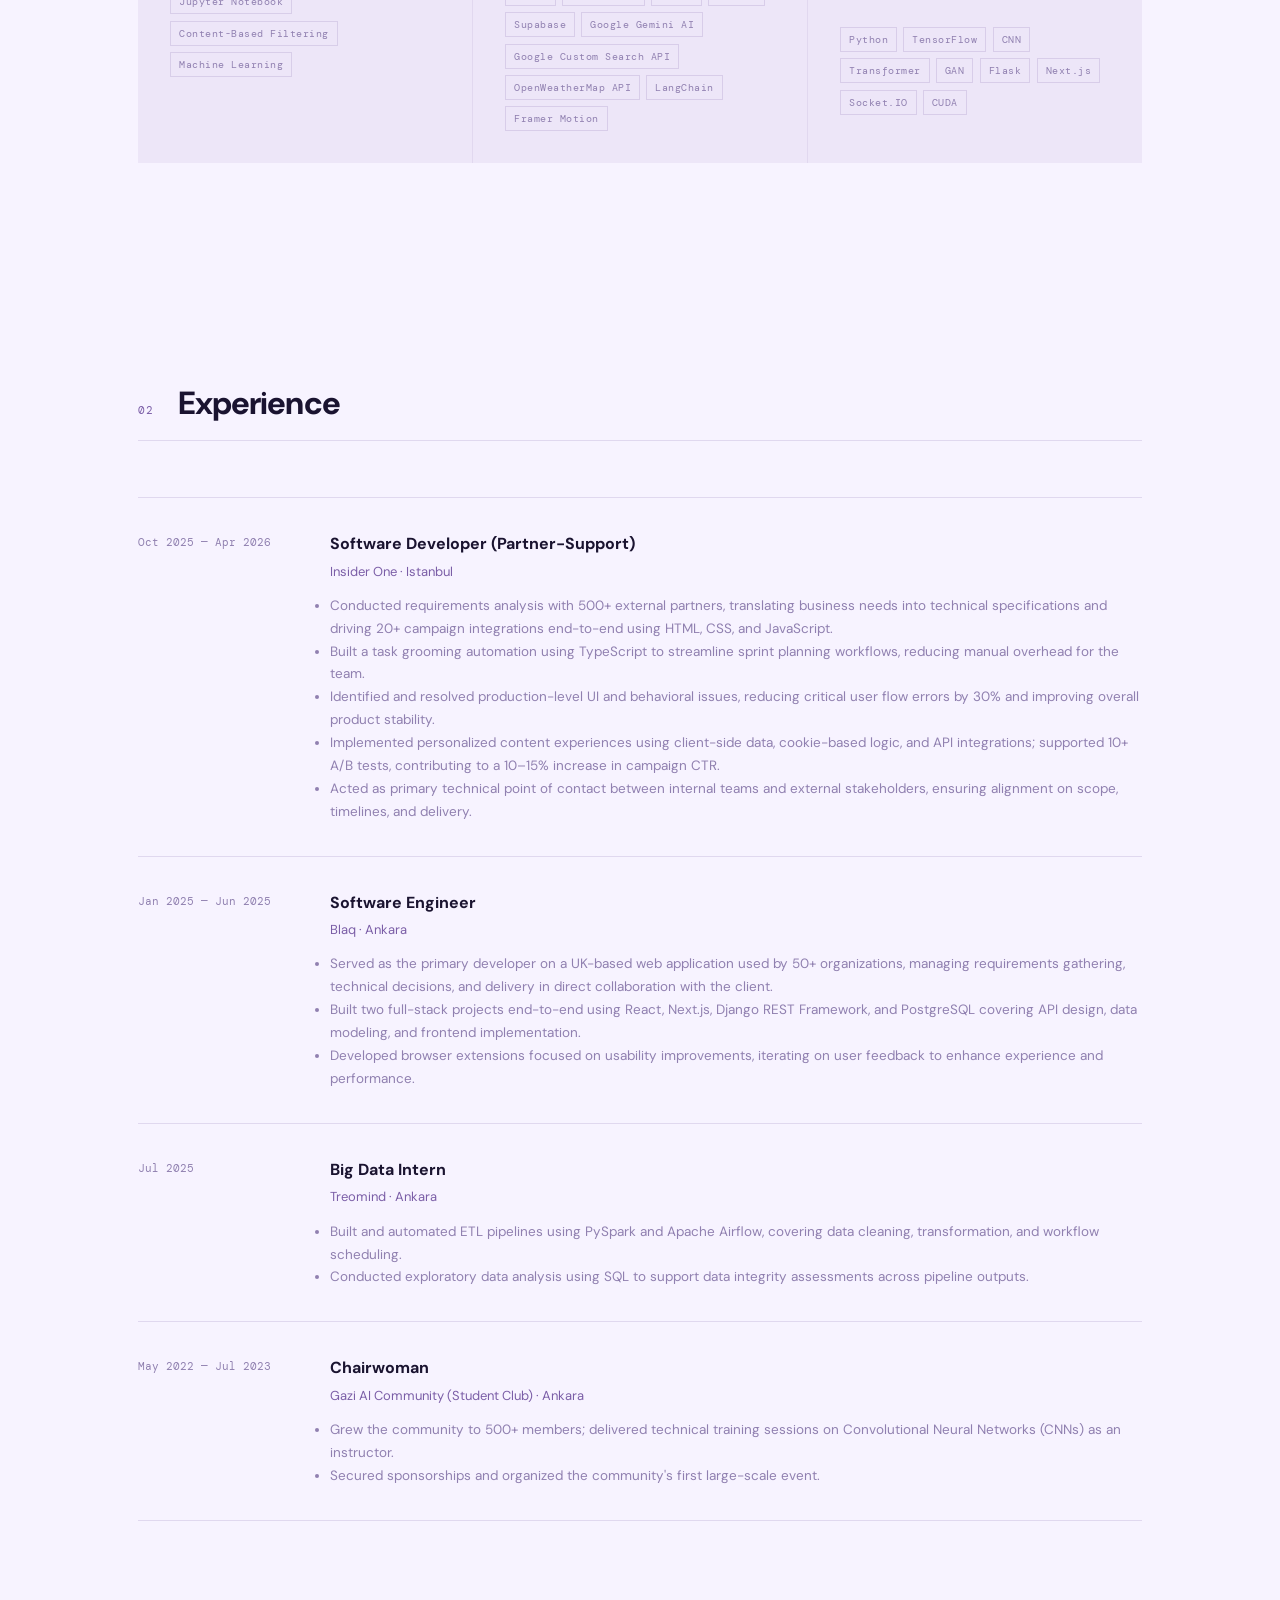
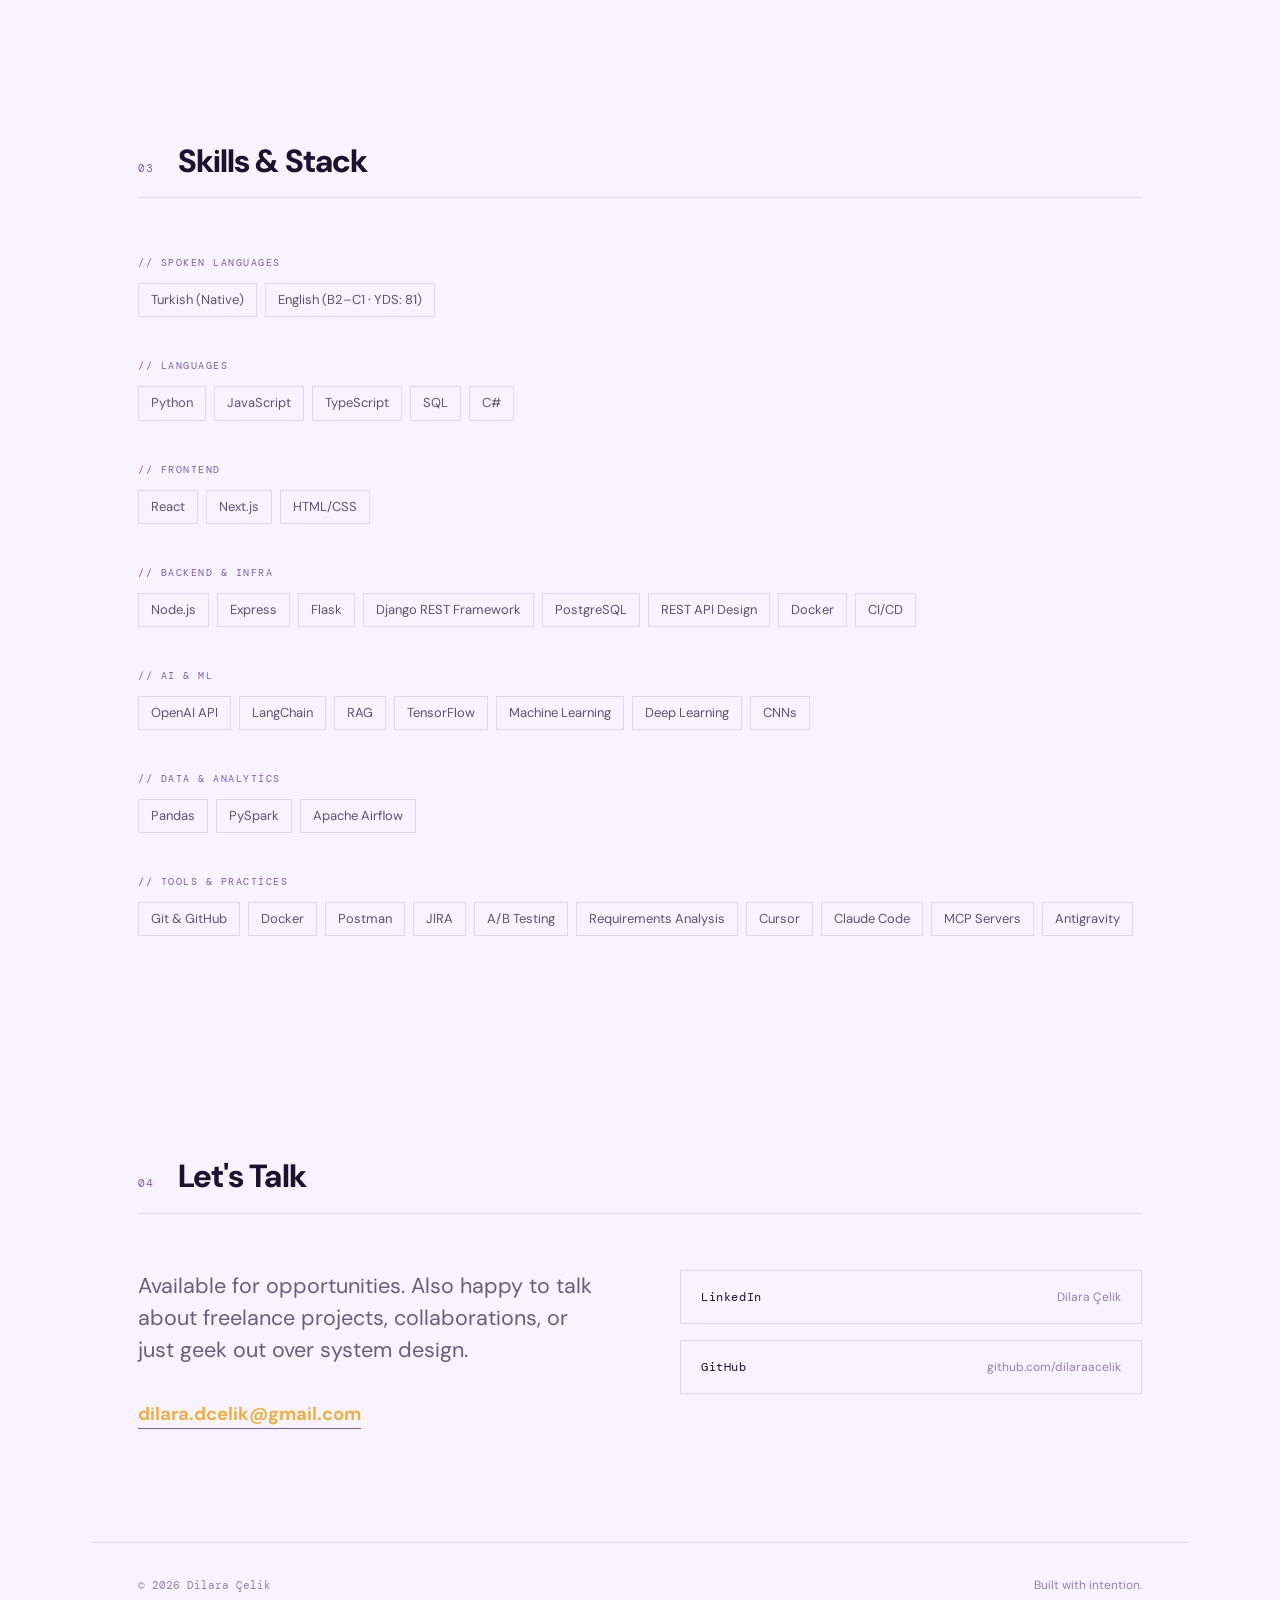
==== commit 2ae78df4: "fix mistakes" ====
--- a/index.html
+++ b/index.html
@@ -6,6 +6,7 @@
 <title>Dilara Çelik — DÇ</title>
 <link href="https://fonts.googleapis.com/css2?family=DM+Mono:ital,wght@0,400;0,500;1,400&family=DM+Sans:ital,opsz,wght@0,9..40,300;0,9..40,400;0,9..40,500;0,9..40,600;0,9..40,700;0,9..40,800;1,9..40,300;1,9..40,400&display=swap" rel="stylesheet" />
 <link rel="stylesheet" href="styles.css" />
+<link rel="icon" type="image/png" href="photo-icon.png">
 </head>
 <body>
 
@@ -13,8 +14,8 @@
   <a href="#hero" class="nav-logo">DÇ</a>
   <ul class="nav-links">
     <li><a href="#projects" data-i18n="nav-projects">Projects</a></li>
-    <li><a href="#experience" data-i18n="nav-experience">Experience</a></li>
-    <li><a href="#skills" data-i18n="nav-skills">Skills</a></li>
+    <li><a href="#experience" data-i18n="nav-experience">Experıence</a></li>
+    <li><a href="#skills" data-i18n="nav-skills">Skılls</a></li>
     <li><a href="#contact" data-i18n="nav-contact">Contact</a></li>
   </ul>
   <button id="lang-btn" onclick="toggleLang()">TR</button>
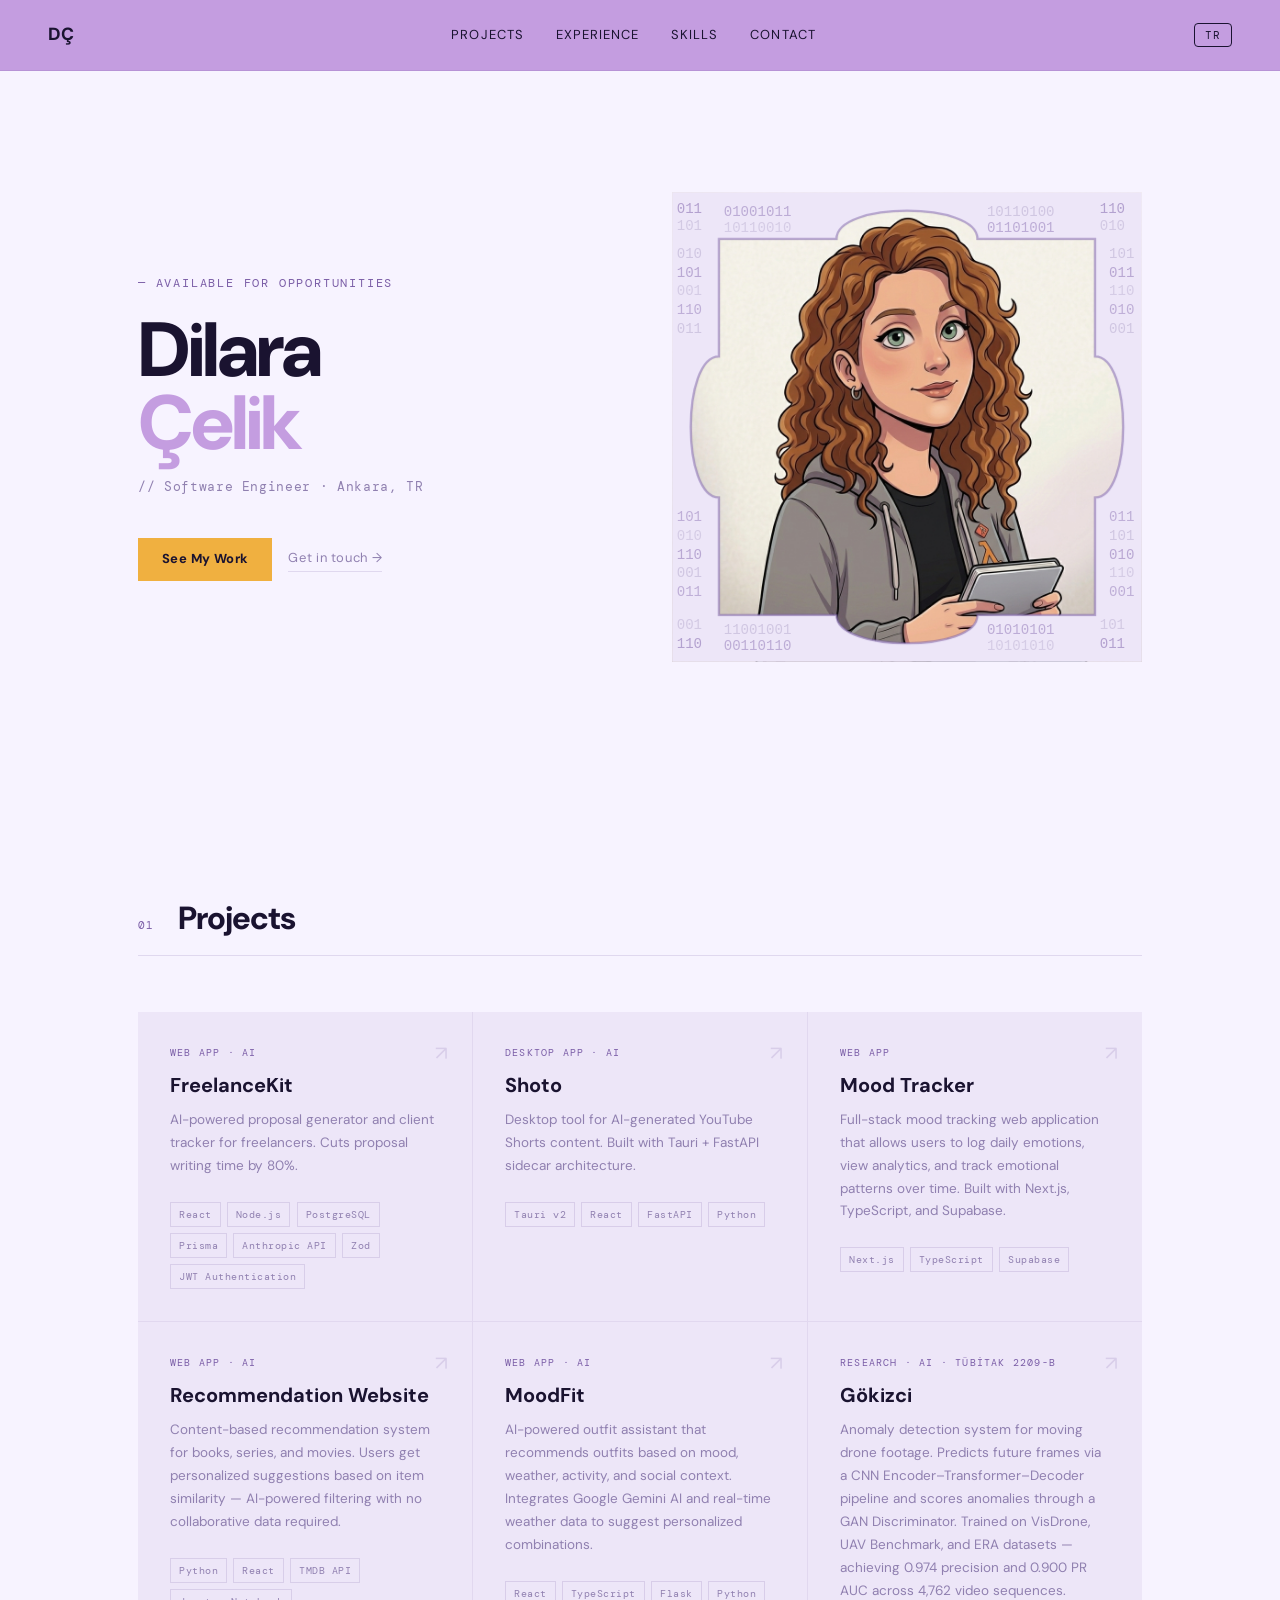
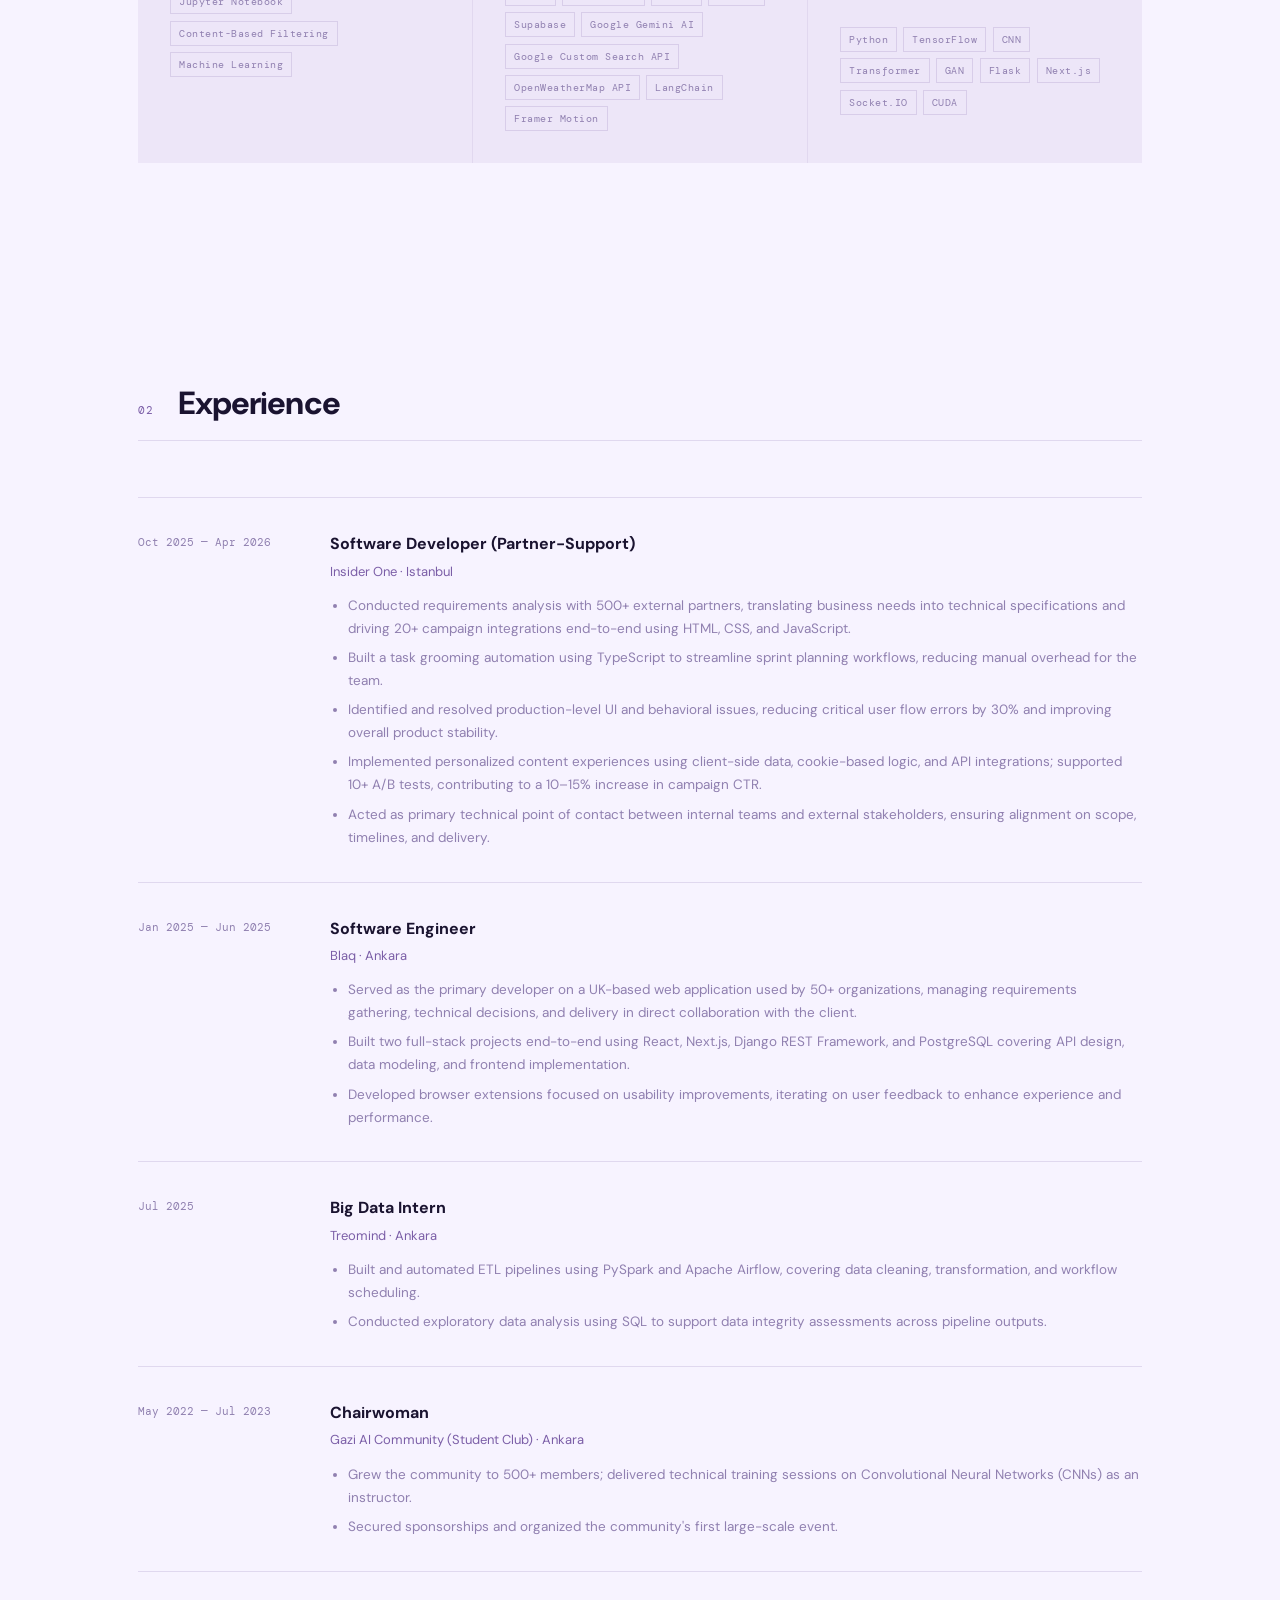
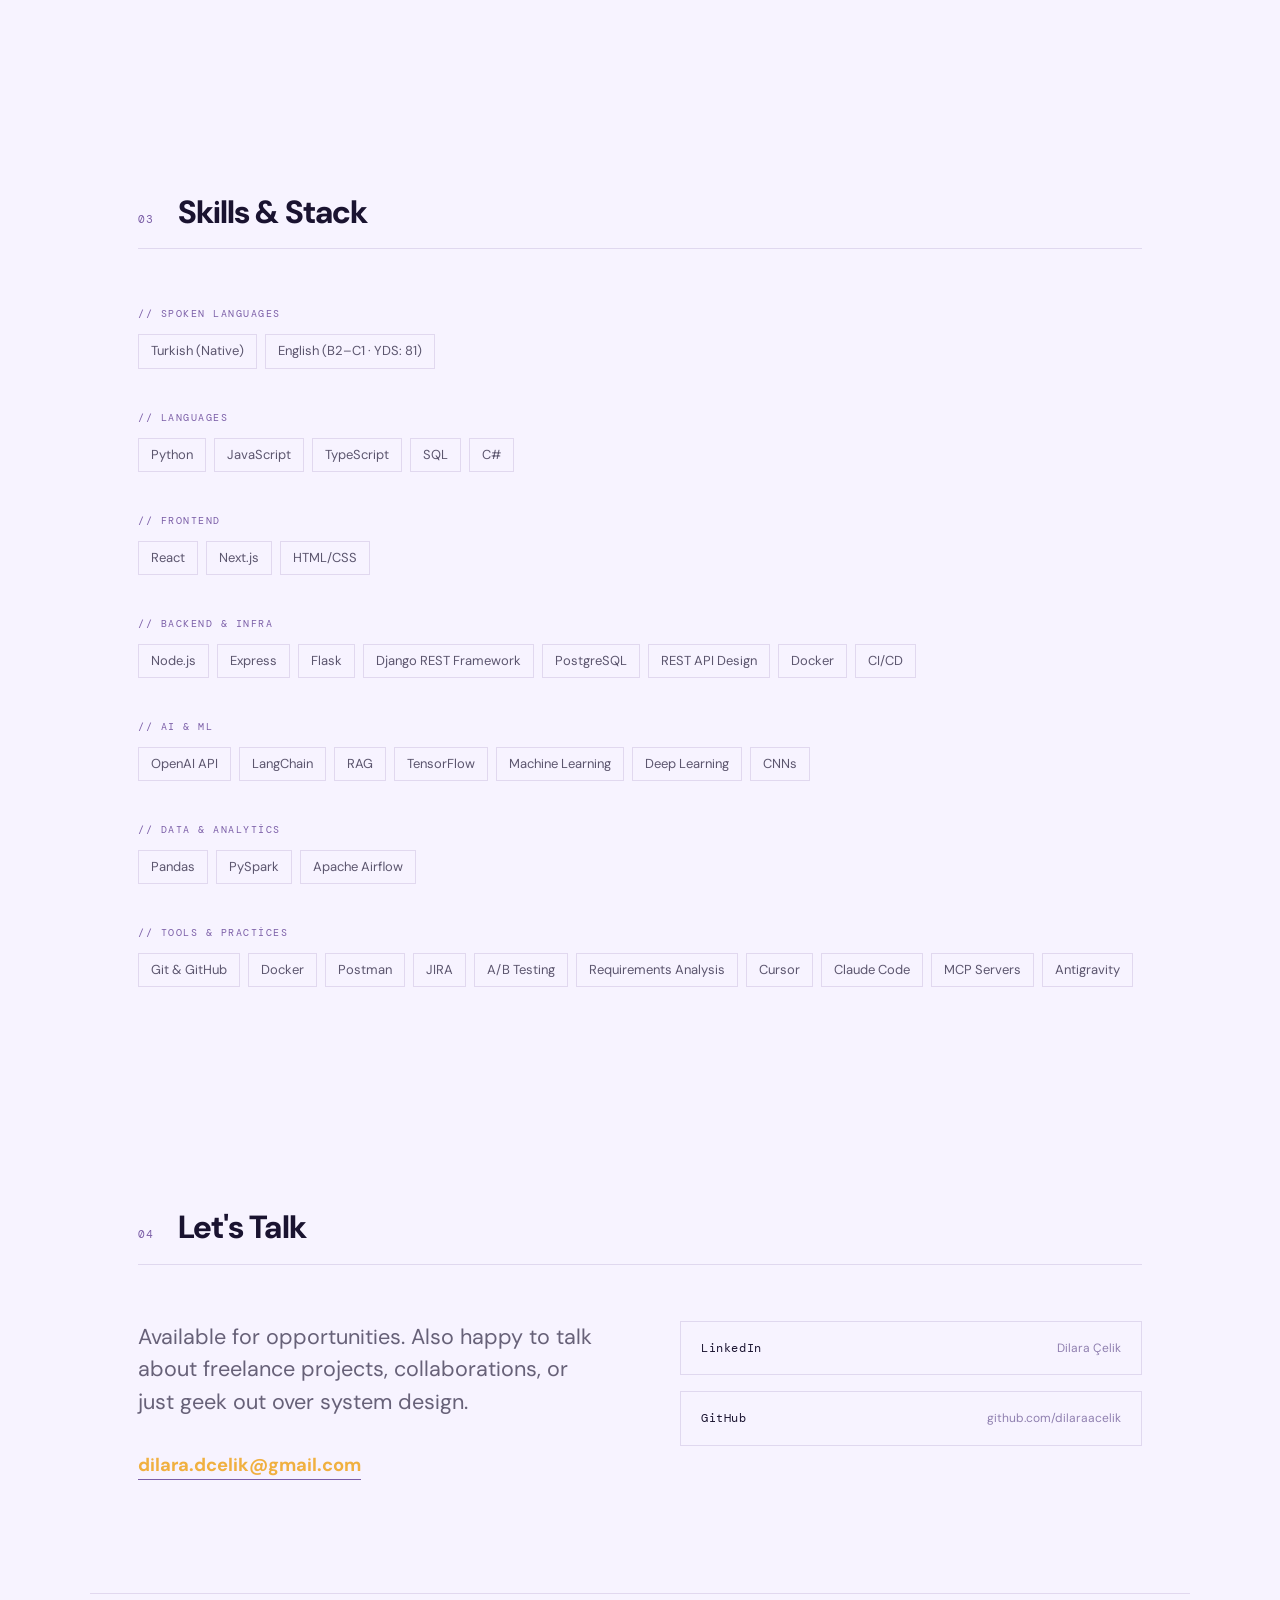
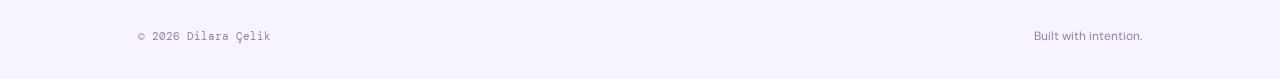
==== commit 35278774: "add mobile responsiveness and fix experience bullet indentation Co-Authored-By: Claude Sonnet 4.6 <n" ====
--- a/index.html
+++ b/index.html
@@ -18,7 +18,12 @@
     <li><a href="#skills" data-i18n="nav-skills">Skılls</a></li>
     <li><a href="#contact" data-i18n="nav-contact">Contact</a></li>
   </ul>
-  <button id="lang-btn" onclick="toggleLang()">TR</button>
+  <div class="nav-right">
+    <button id="lang-btn" onclick="toggleLang()">TR</button>
+    <button class="nav-toggle" id="nav-toggle" aria-label="Menu">
+      <span></span><span></span><span></span>
+    </button>
+  </div>
 </nav>
 
 <section id="hero" style="max-width:1100px; margin:0 auto;">
--- a/styles.css
+++ b/styles.css
@@ -259,7 +259,9 @@
 .exp-period { font-family: 'DM Mono', monospace; font-size: 11px; color: var(--muted); padding-top: 3px; }
 .exp-role { font-family: 'DM Sans', sans-serif; font-weight: 700; font-size: 1rem; margin-bottom: 0.2rem; }
 .exp-company { font-size: 13px; color: var(--accent2); margin-bottom: 0.75rem; }
-.exp-desc { color: var(--muted); font-size: 13.5px; line-height: 1.7; }
+.exp-desc { color: var(--muted); font-size: 13.5px; line-height: 1.7; padding-left: 1.1rem; }
+.exp-desc li { margin-bottom: 0.4rem; }
+.exp-desc li:last-child { margin-bottom: 0; }
 
 /* CONTACT */
 .contact-layout { display: grid; grid-template-columns: 1fr 1fr; gap: 5rem; align-items: start; }
@@ -288,3 +290,89 @@
 }
 .footer-copy { font-family: 'DM Mono', monospace; font-size: 11px; color: var(--muted); }
 .footer-made { font-size: 12px; color: var(--muted); }
+
+/* NAV HAMBURGER */
+.nav-right { display: flex; align-items: center; gap: 0.75rem; }
+.nav-toggle {
+  display: none;
+  background: none; border: none; cursor: pointer;
+  flex-direction: column; gap: 5px; padding: 4px;
+}
+.nav-toggle span {
+  display: block; width: 22px; height: 2px;
+  background: var(--fg);
+  transition: transform 0.28s ease, opacity 0.28s ease;
+}
+nav.nav-open .nav-toggle span:nth-child(1) { transform: translateY(7px) rotate(45deg); }
+nav.nav-open .nav-toggle span:nth-child(2) { opacity: 0; }
+nav.nav-open .nav-toggle span:nth-child(3) { transform: translateY(-7px) rotate(-45deg); }
+
+/* RESPONSIVE */
+@media (max-width: 768px) {
+  nav {
+    padding: 1rem 1.25rem;
+    flex-wrap: wrap;
+    gap: 0;
+  }
+  .nav-links {
+    display: none;
+    flex-direction: column;
+    gap: 0;
+    width: 100%;
+    order: 3;
+    padding: 0.5rem 0 0.25rem;
+  }
+  nav.nav-open .nav-links { display: flex; }
+  .nav-links li { border-bottom: 1px solid var(--border); }
+  .nav-links a {
+    display: block;
+    padding: 0.7rem 0;
+    font-size: 13px;
+  }
+  .nav-toggle { display: flex; }
+
+  section { padding: 5rem 1.25rem; }
+
+  #hero {
+    padding-top: 7rem;
+    padding-bottom: 3.5rem;
+    grid-template-columns: 1fr;
+    gap: 2rem;
+  }
+  .hero-name { font-size: clamp(2.8rem, 14vw, 4.5rem); }
+  .hero-bio { max-width: 100%; }
+  .hero-image-wrap {
+    min-height: 200px;
+    max-height: 280px;
+  }
+
+  .exp-item {
+    grid-template-columns: 1fr;
+    gap: 0.4rem;
+  }
+  .exp-period { padding-top: 0; }
+
+  .contact-layout {
+    grid-template-columns: 1fr;
+    gap: 2.5rem;
+  }
+
+  footer {
+    padding: 1.5rem 1.25rem;
+    flex-direction: column;
+    gap: 0.4rem;
+    text-align: center;
+  }
+
+  .section-header { flex-wrap: wrap; gap: 0.75rem; }
+  .section-title { font-size: 1.6rem; }
+}
+
+@media (max-width: 480px) {
+  nav { padding: 0.85rem 1rem; }
+  section { padding: 4.5rem 1rem; }
+  #hero { padding-top: 6rem; }
+  .hero-name { font-size: clamp(2.4rem, 16vw, 3.5rem); }
+  .contact-intro { font-size: 1.1rem; }
+  .contact-email { font-size: 0.95rem; word-break: break-all; }
+}
